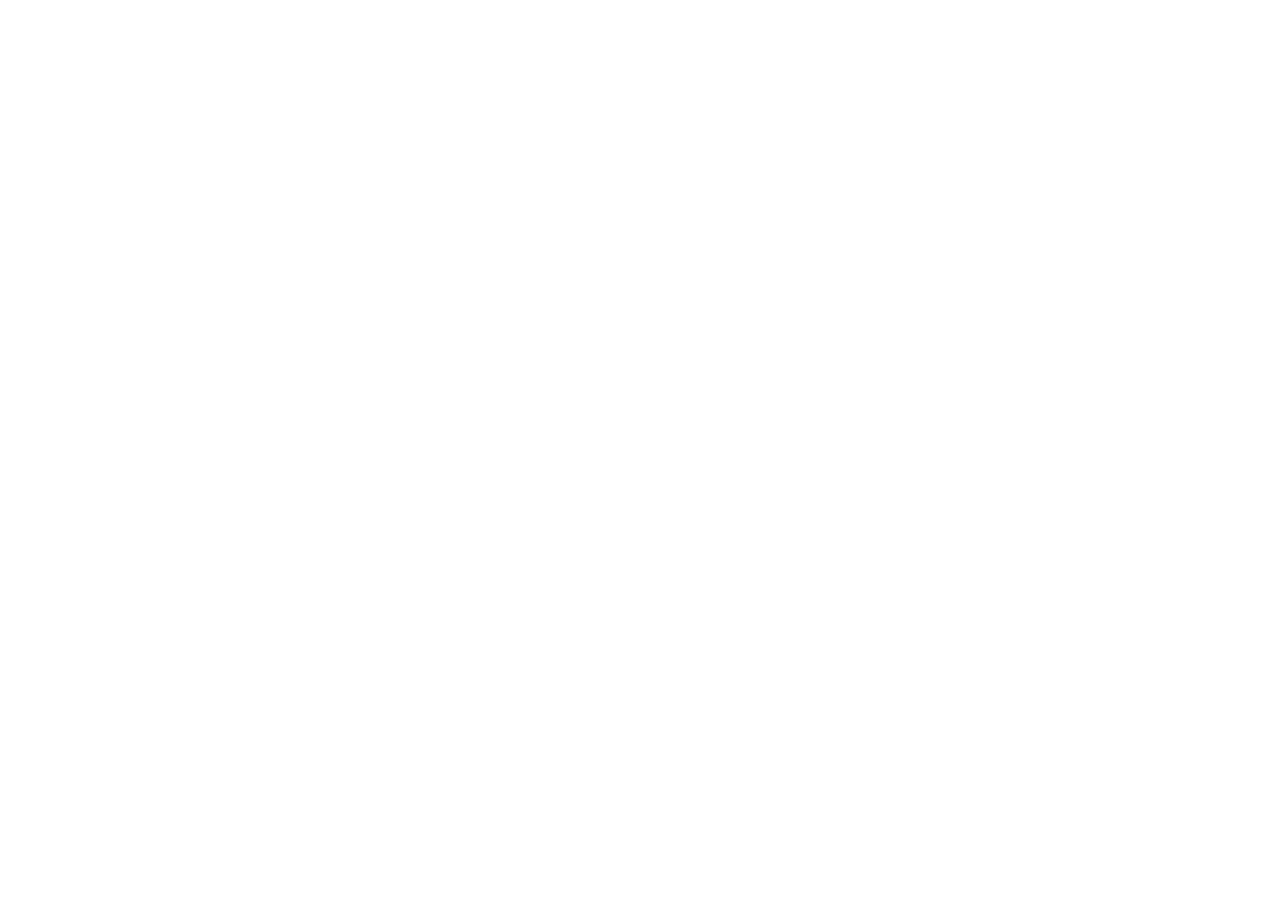
==== index.html @ cdf244cb "random elements" ====
<!DOCTYPE html>
<html lang="en">
<head>
    <meta charset="UTF-8">
    <meta http-equiv="X-UA-Compatible" content="IE=edge">
    <meta name="viewport" content="width=device-width, initial-scale=1.0">
    <title>Document</title>
</head>
<body>
    <script src="app/main.js"></script>
</body>
</html>
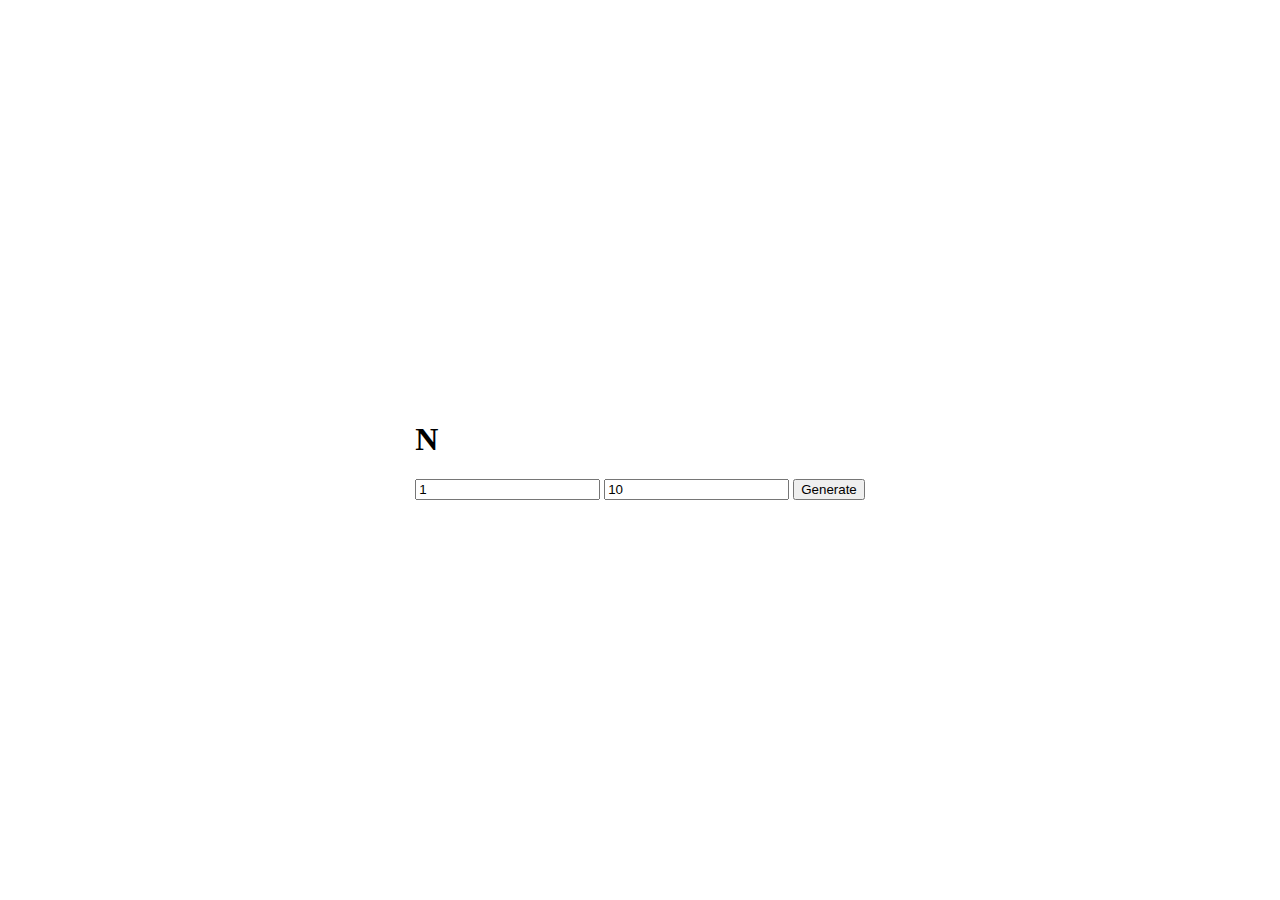
==== commit d9dda7b5: "feat: app vs random generator" ====
--- a/index.html
+++ b/index.html
@@ -5,8 +5,15 @@
     <meta http-equiv="X-UA-Compatible" content="IE=edge">
     <meta name="viewport" content="width=device-width, initial-scale=1.0">
     <title>Document</title>
+    <link rel="stylesheet" href="main.css">
 </head>
 <body>
+    <div class="form">
+        <h1 class="answer">N</h1>
+        <input type="number" class="inp-from" placeholder="from" value="1">
+        <input type="number" class="inp-to" placeholder="to" value="10">
+        <button class="btn-generate">Generate</button>
+    </div>
     <script src="app/main.js"></script>
 </body>
 </html>--- a/main.css
+++ b/main.css
@@ -0,0 +1,7 @@
+body{
+    display: flex;
+    height: 100vh;
+    margin: 0;
+    justify-content: center;
+    align-items: center;
+}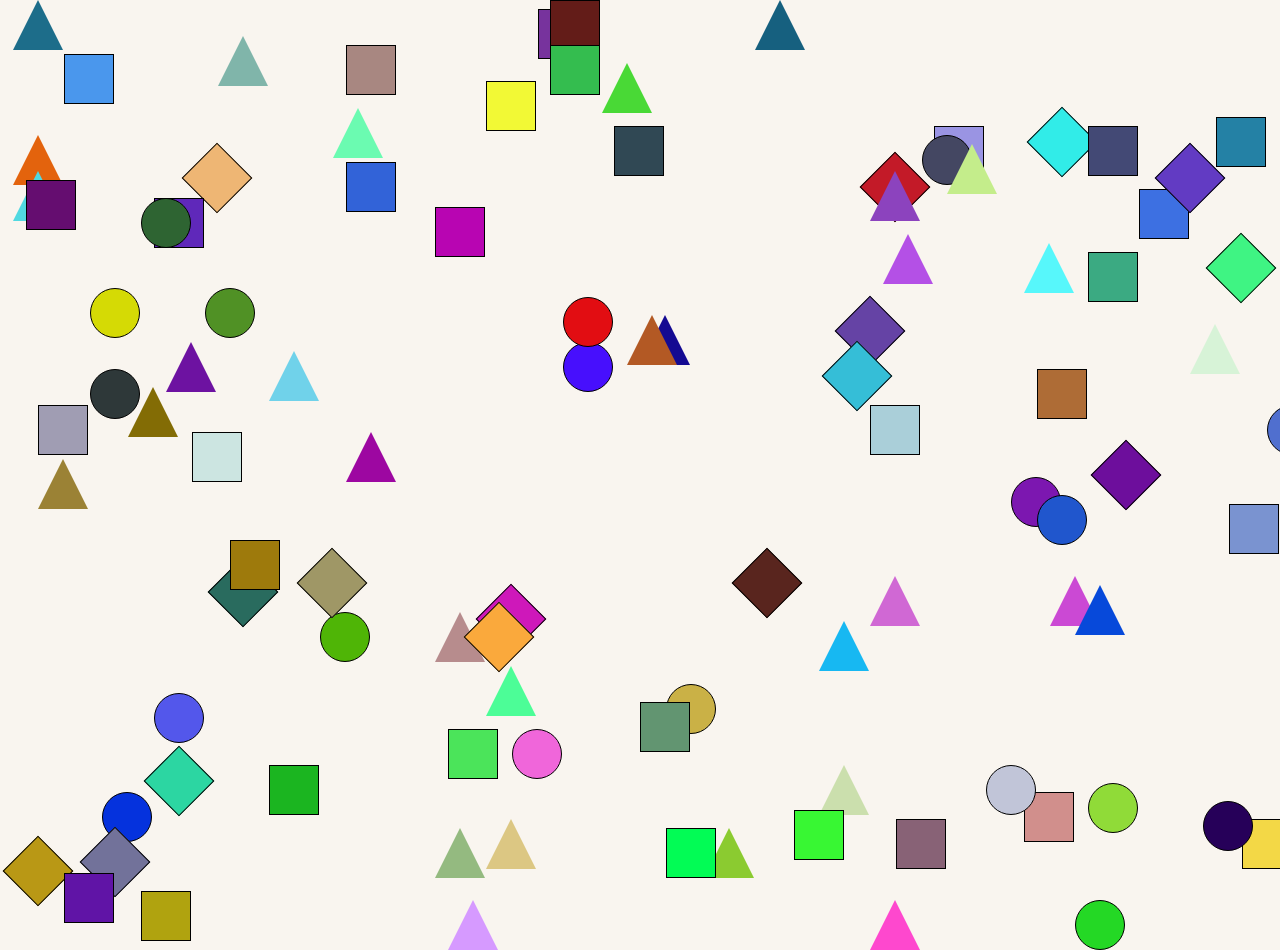
==== commit e5e14bb2: "feat: JS DOM intro. Adding elements" ====
--- a/index.html
+++ b/index.html
@@ -5,15 +5,10 @@
     <meta http-equiv="X-UA-Compatible" content="IE=edge">
     <meta name="viewport" content="width=device-width, initial-scale=1.0">
     <title>Document</title>
-    <link rel="stylesheet" href="main.css">
+    <link rel="stylesheet" href="css/main.css">
 </head>
 <body>
-    <div class="form">
-        <h1 class="answer">N</h1>
-        <input type="number" class="inp-from" placeholder="from" value="1">
-        <input type="number" class="inp-to" placeholder="to" value="10">
-        <button class="btn-generate">Generate</button>
-    </div>
+    <div class="container"></div>
     <script src="app/main.js"></script>
 </body>
 </html>--- a/css/main.css
+++ b/css/main.css
@@ -0,0 +1,39 @@
+body{
+    margin: 0;
+    padding: 0;
+    overflow: hidden;
+    background-color: rgb(249, 245, 239);
+}
+
+div{
+    width: 50px;
+    height: 50px;
+    border: 1px solid black;
+    box-sizing: border-box;
+    position: absolute;
+}
+
+.circle{
+    border-radius: 50%;
+}
+
+.triangle{
+    width: 0;
+    height: 0;
+    border-left: 25px solid transparent;
+    border-right: 25px solid transparent;
+    border-bottom: 50px solid black;
+    border-top: 0;
+}
+
+.square{
+}
+
+.rhombus{
+    
+    transform: rotate(45deg);
+}
+
+.container{
+    border: 0;
+}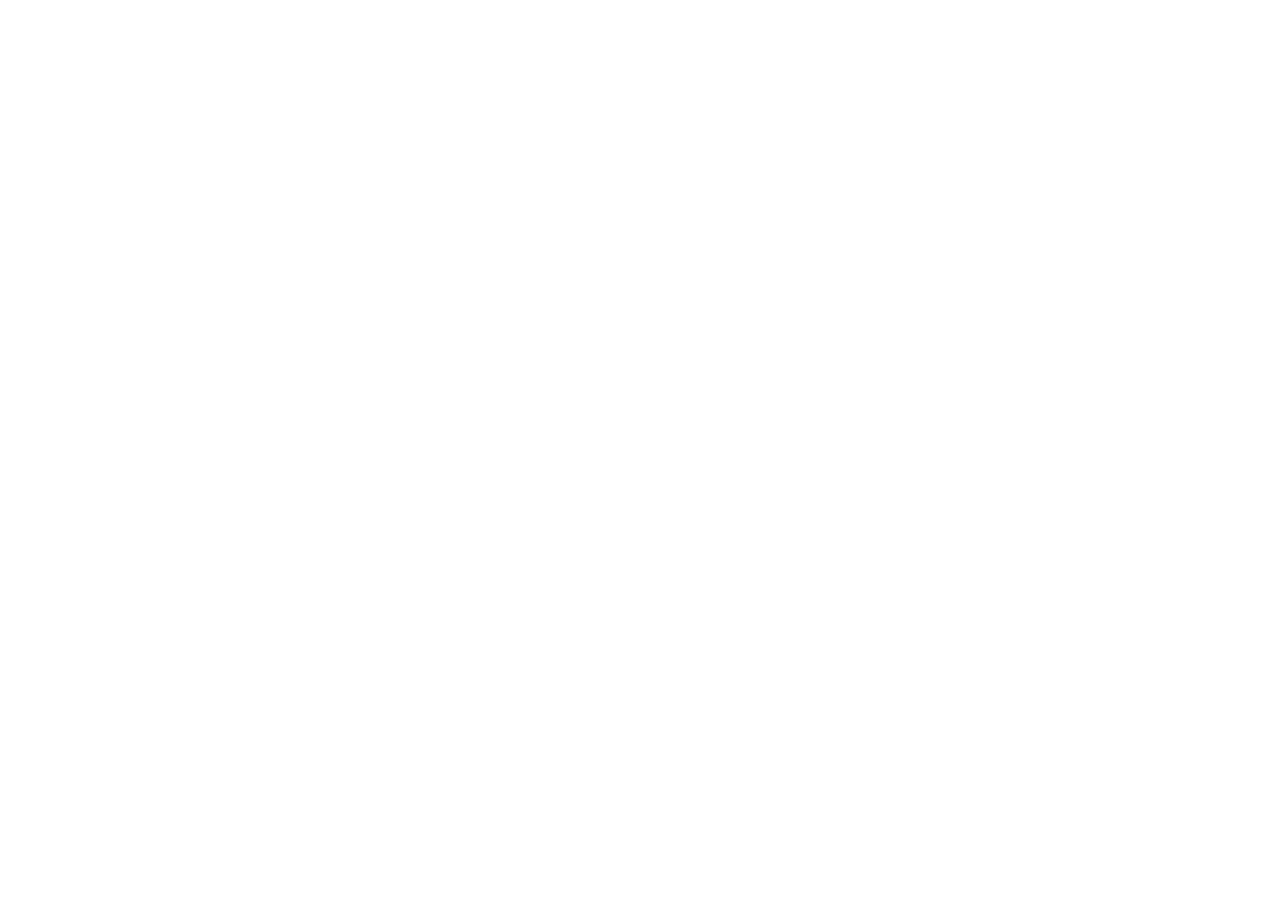
==== commit e16317f6: "lesson task" ====
--- a/index.html
+++ b/index.html
@@ -5,10 +5,8 @@
     <meta http-equiv="X-UA-Compatible" content="IE=edge">
     <meta name="viewport" content="width=device-width, initial-scale=1.0">
     <title>Document</title>
-    <link rel="stylesheet" href="css/main.css">
 </head>
 <body>
-    <div class="container"></div>
-    <script src="app/main.js"></script>
+    <script src="main.js"></script>
 </body>
 </html>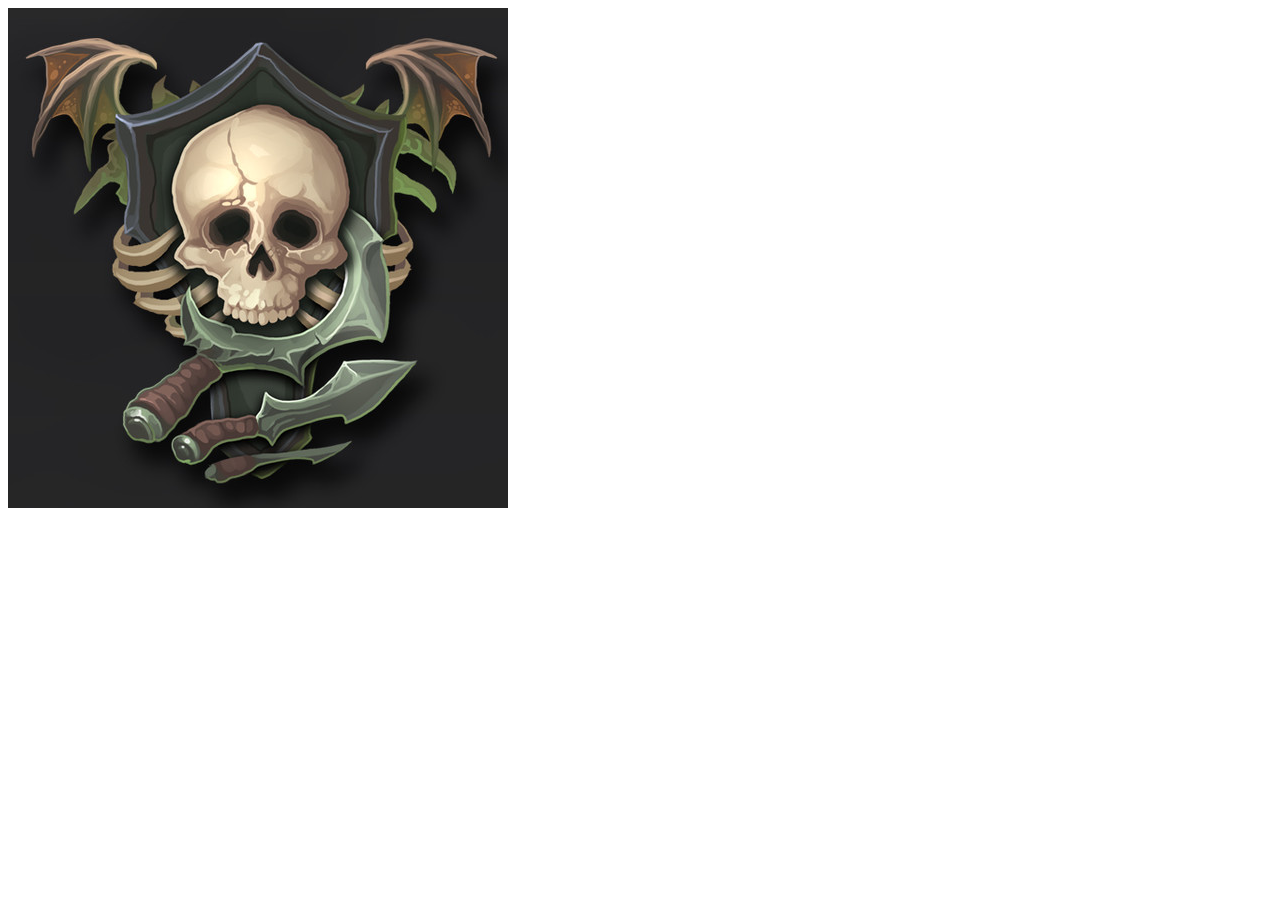
==== commit 69d4ea85: "arrays" ====
--- a/index.html
+++ b/index.html
@@ -5,8 +5,11 @@
     <meta http-equiv="X-UA-Compatible" content="IE=edge">
     <meta name="viewport" content="width=device-width, initial-scale=1.0">
     <title>Document</title>
+    <link rel="stylesheet" href="main.css">
 </head>
 <body>
-    <script src="main.js"></script>
+    <img src="img/all.jpg" class="necromanser">
+    <!-- <script src="main.js"></script> -->
+    <script src="app.js"></script>
 </body>
 </html>--- a/main.css
+++ b/main.css
@@ -0,0 +1,29 @@
+img{
+    width: 500px;
+    height: 500px;
+    object-fit: none;
+}
+
+.barbarian{
+    object-position: -90px -115px;
+}
+
+.palladin{
+    object-position: -710px -100px;
+}
+
+.warrior{
+    object-position: -1300px -100px;
+}
+
+.mage{
+    object-position: -80px -745px;
+}
+
+.assassin{
+    object-position: -80px -1445px;
+}
+
+.necromanser{
+    object-position: -710px -750px;
+}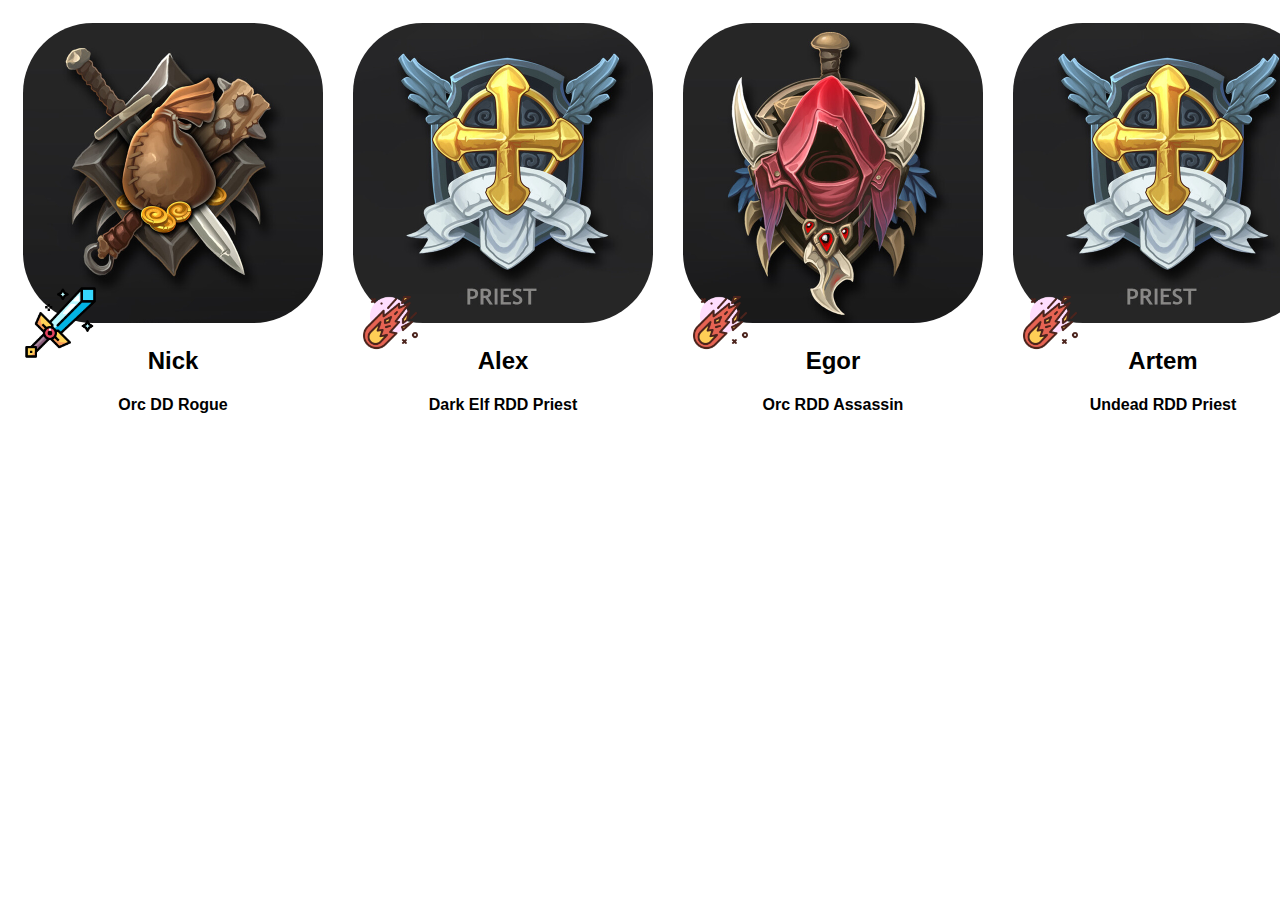
==== commit ee654582: "20220506 add images of classes and roles" ====
--- a/index.html
+++ b/index.html
@@ -8,8 +8,9 @@
     <link rel="stylesheet" href="main.css">
 </head>
 <body>
-    <img src="img/all.jpg" class="necromanser">
-    <!-- <script src="main.js"></script> -->
+    <div class="users">
+
+    </div>
     <script src="app.js"></script>
 </body>
 </html>--- a/main.css
+++ b/main.css
@@ -1,29 +1,24 @@
-img{
-    width: 500px;
-    height: 500px;
-    object-fit: none;
+.img_class{
+    width: 300px;
+    border-radius: 70px;
 }
 
-.barbarian{
-    object-position: -90px -115px;
+.img_role{
+    width: 75px;
+    position: relative;
+    left: 0;
+    top: -150px;
 }
 
-.palladin{
-    object-position: -710px -100px;
+.users{
+    display: flex;
 }
 
-.warrior{
-    object-position: -1300px -100px;
+.users div{
+    margin: 15px;
 }
 
-.mage{
-    object-position: -80px -745px;
+.users h2, .users h4{
+    text-align: center;
+    font-family: 'Trebuchet MS', 'Lucida Sans Unicode', 'Lucida Grande', 'Lucida Sans', Arial, sans-serif;
 }
-
-.assassin{
-    object-position: -80px -1445px;
-}
-
-.necromanser{
-    object-position: -710px -750px;
-}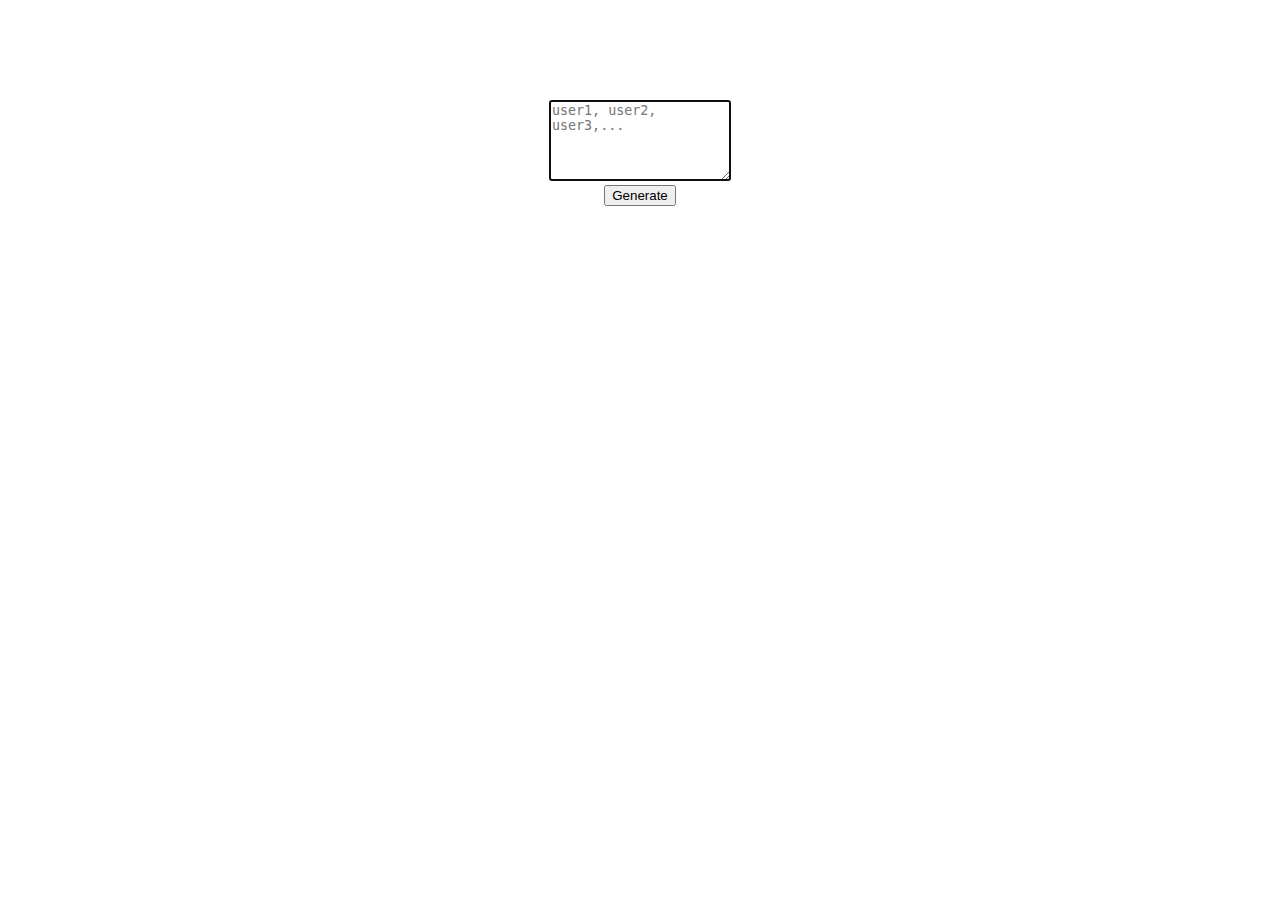
==== commit 2cf9649f: "add ui interface" ====
--- a/index.html
+++ b/index.html
@@ -8,9 +8,11 @@
     <link rel="stylesheet" href="main.css">
 </head>
 <body>
-    <div class="users">
-
+    <div class="ui">
+        <div><textarea class="ta_users" cols="20" rows="5" placeholder="user1, user2, user3,..." autofocus></textarea></div>
+        <div><button class="btn_users">Generate</button></div>
     </div>
-    <script src="app.js"></script>
+    <div class="users"></div>
+    <script src="app.js" type="module"></script>
 </body>
 </html>--- a/main.css
+++ b/main.css
@@ -12,6 +12,7 @@
 
 .users{
     display: flex;
+    flex-wrap: wrap;
 }
 
 .users div{
@@ -22,3 +23,14 @@
     text-align: center;
     font-family: 'Trebuchet MS', 'Lucida Sans Unicode', 'Lucida Grande', 'Lucida Sans', Arial, sans-serif;
 }
+
+.ui{
+    margin-top: 100px;
+    display: flex;
+    align-items: center;
+    flex-direction: column;
+}
+
+.hide{
+    display: none;
+}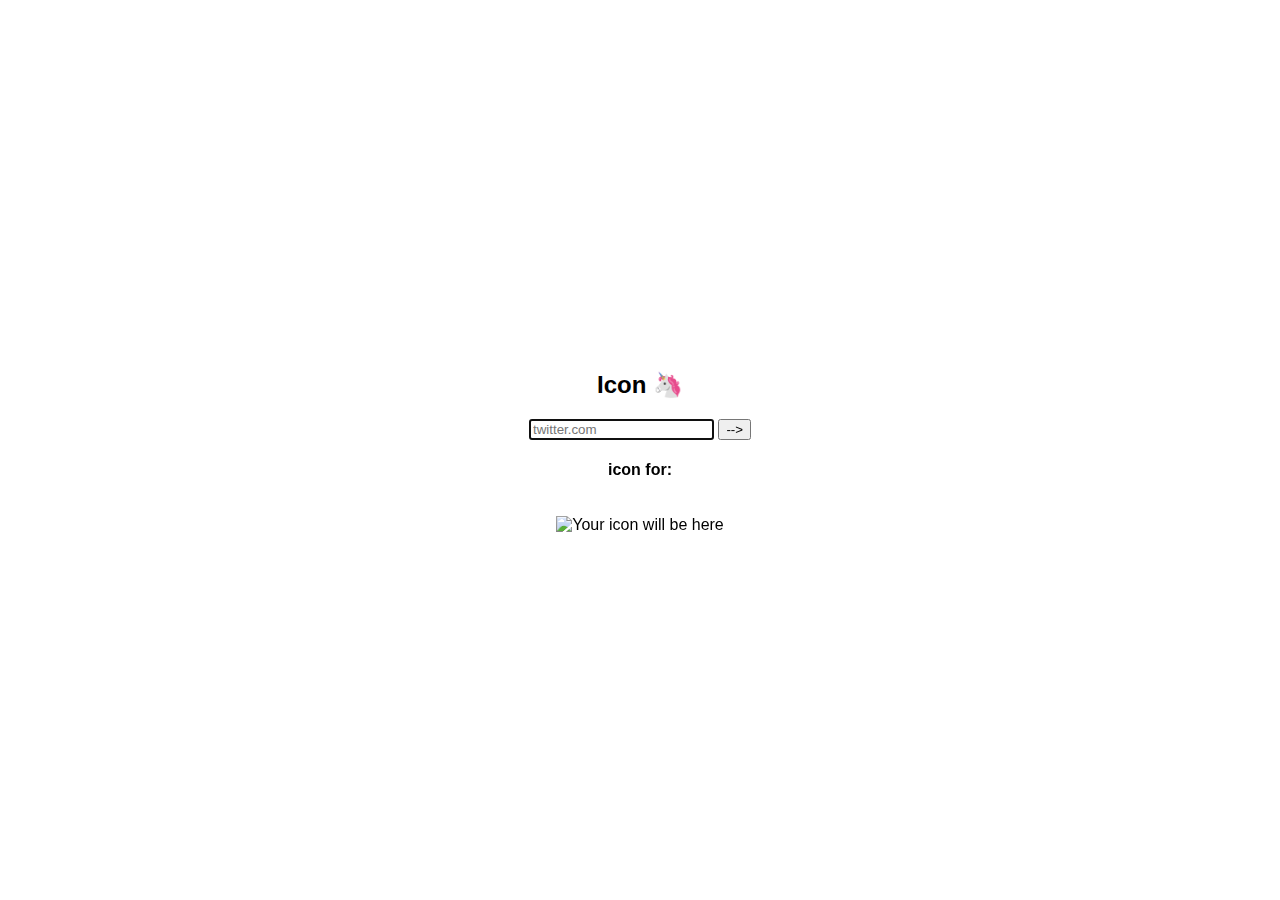
==== commit 6e7a0106: "init project unicorn" ====
--- a/index.html
+++ b/index.html
@@ -4,15 +4,21 @@
     <meta charset="UTF-8">
     <meta http-equiv="X-UA-Compatible" content="IE=edge">
     <meta name="viewport" content="width=device-width, initial-scale=1.0">
-    <title>Document</title>
-    <link rel="stylesheet" href="main.css">
+    <title>🦄Icon unicorn</title>
+    <link rel="stylesheet" href="./styles/main.css">
 </head>
 <body>
-    <div class="ui">
-        <div><textarea class="ta_users" cols="20" rows="5" placeholder="user1, user2, user3,..." autofocus></textarea></div>
-        <div><button class="btn_users">Generate</button></div>
+    <div class="content">
+        <h2 class="text-center">Icon 🦄</h2>
+        <div class="form text-center">
+            <input type="text" autofocus class="inp-url" placeholder="twitter.com">
+            <button class="btn-find">--></button>
+        </div>
+        <div class="image text-center">
+            <h4>icon for: <span class="text-icon-url"></span></h4>
+            <img src="#" alt="Your icon will be here" class="img-icon" width="200">
+        </div>
     </div>
-    <div class="users"></div>
-    <script src="app.js" type="module"></script>
+    <script src="./app/main.js"></script>
 </body>
 </html>--- a/styles/main.css
+++ b/styles/main.css
@@ -0,0 +1,24 @@
+body{
+    height: 100vh;
+    margin: 0;
+    display: flex;
+    align-items: center;
+    justify-content: center;
+    font-family: Arial, Helvetica, sans-serif;
+}
+
+.content{
+    max-width: 800px;
+}
+
+.text-center{
+    text-align: center;
+}
+
+.img-icon{
+    margin: 15px;
+}
+
+.text-icon-url{
+    font-family: monospace;
+}